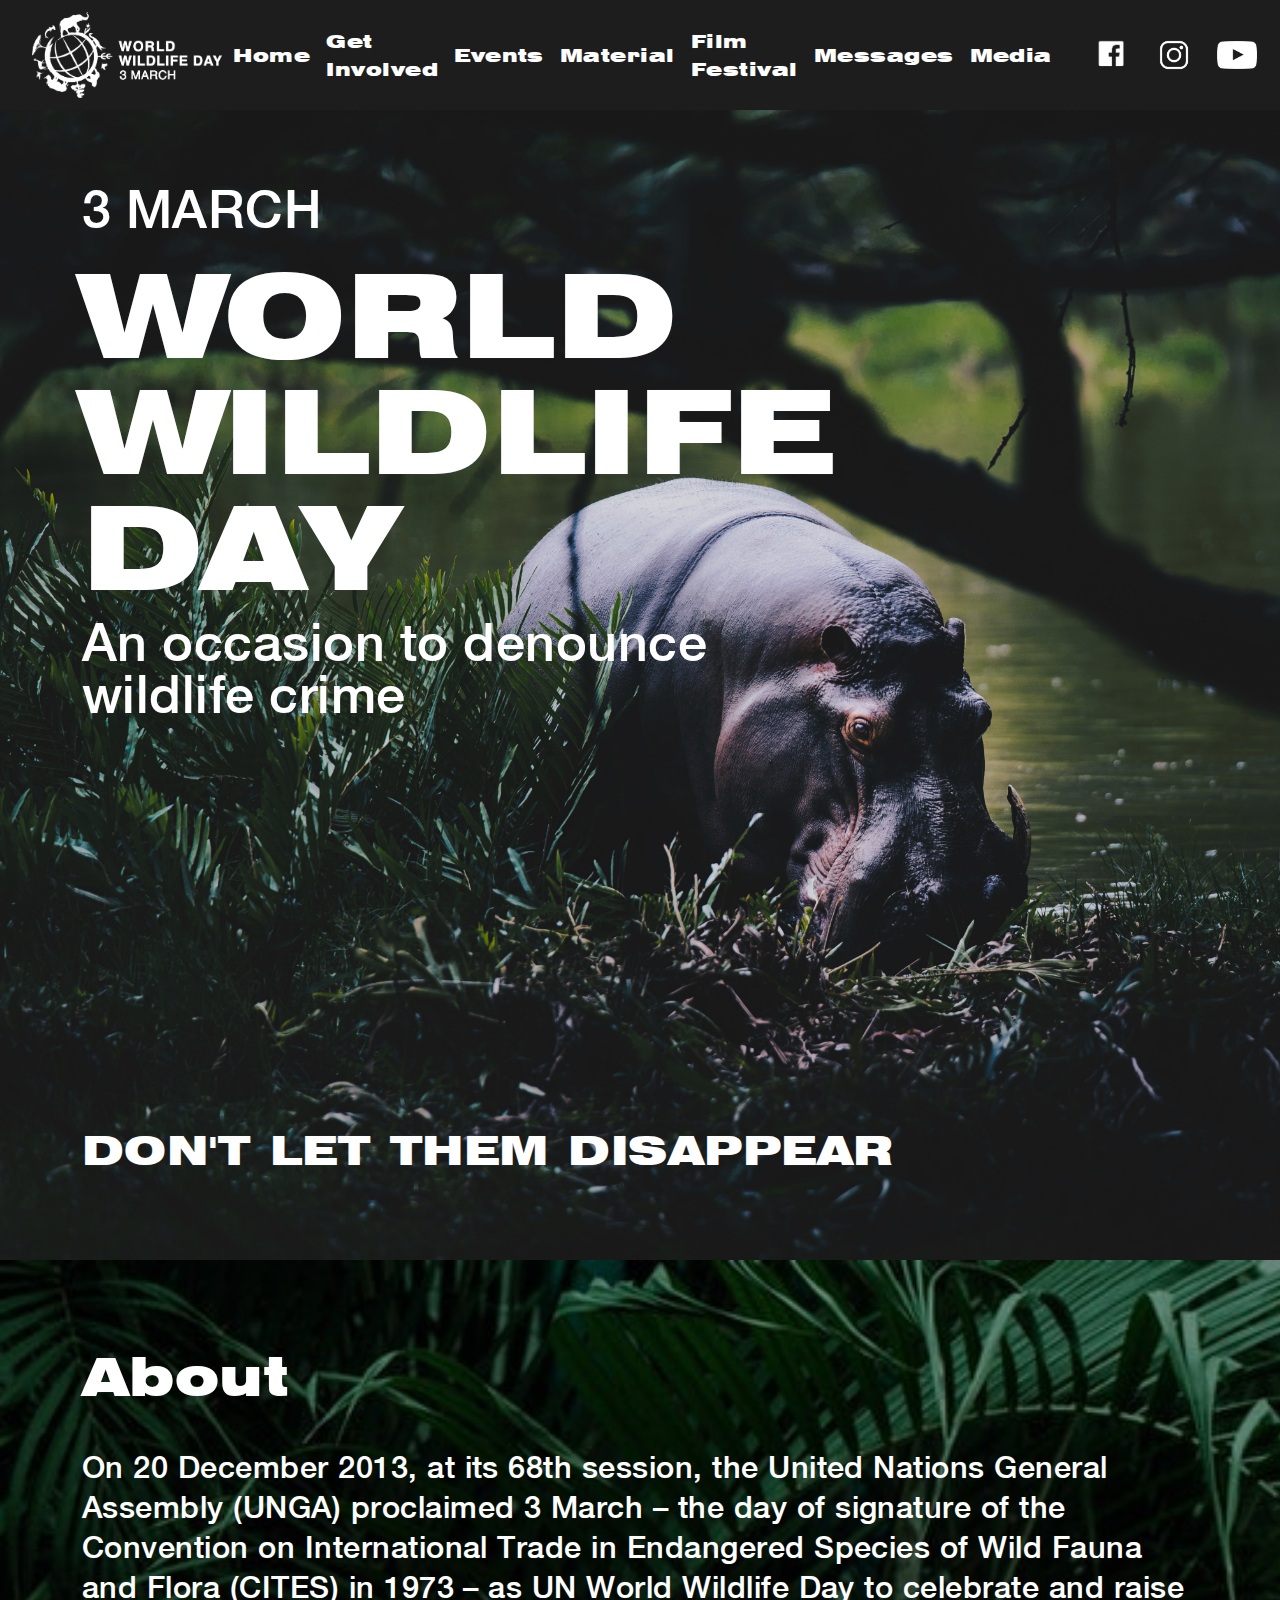
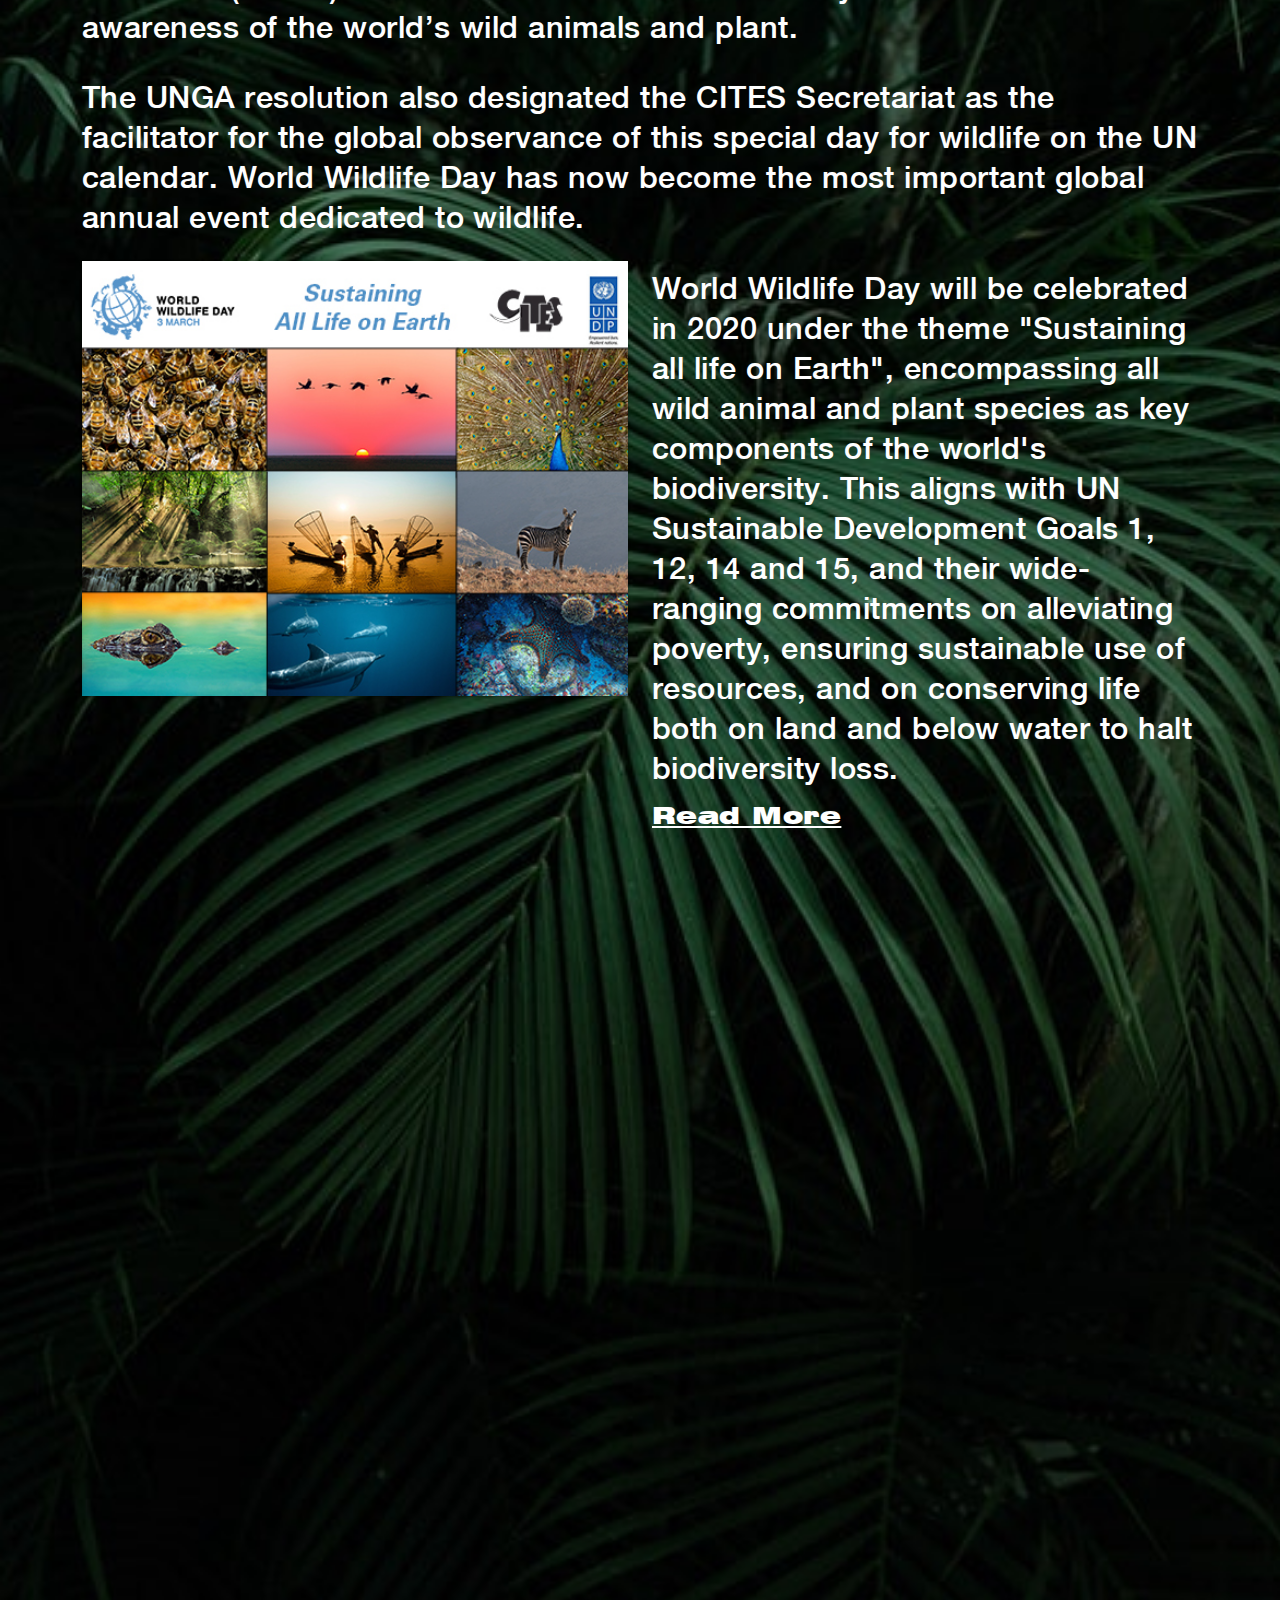
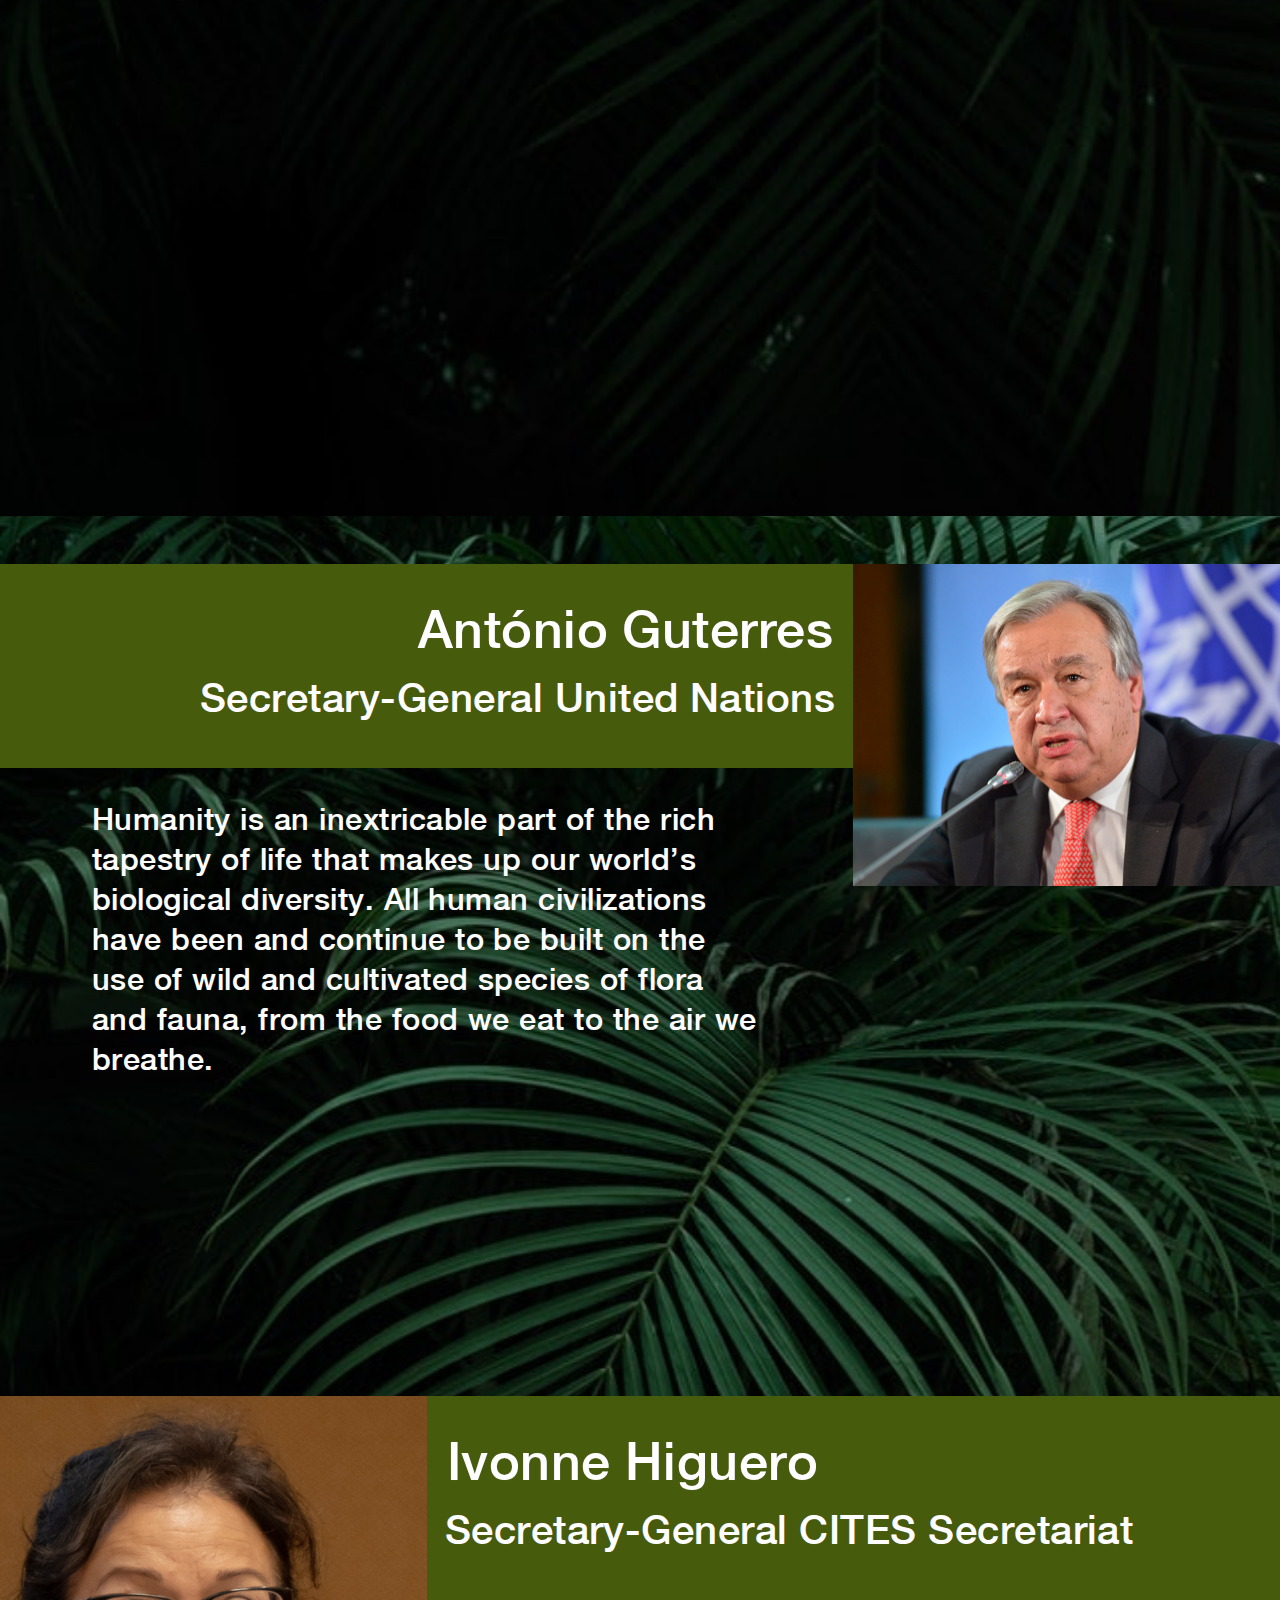
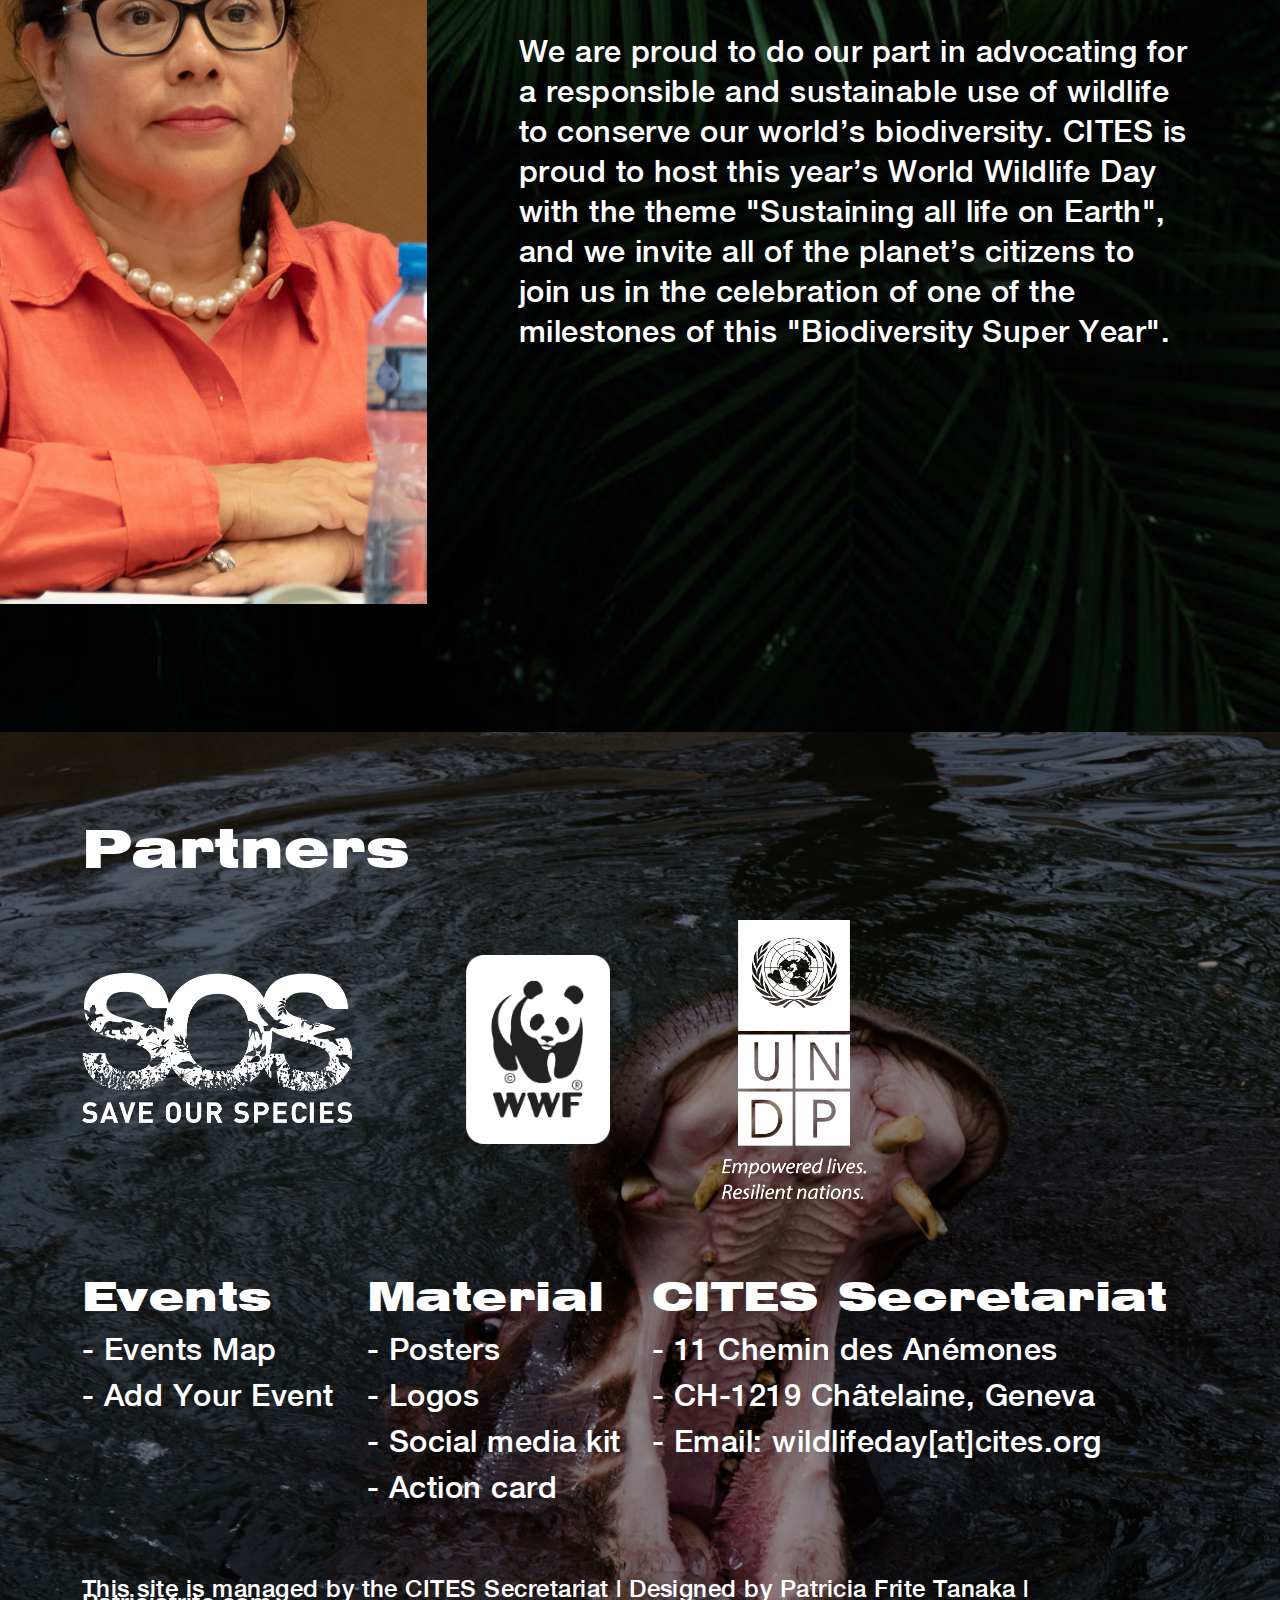
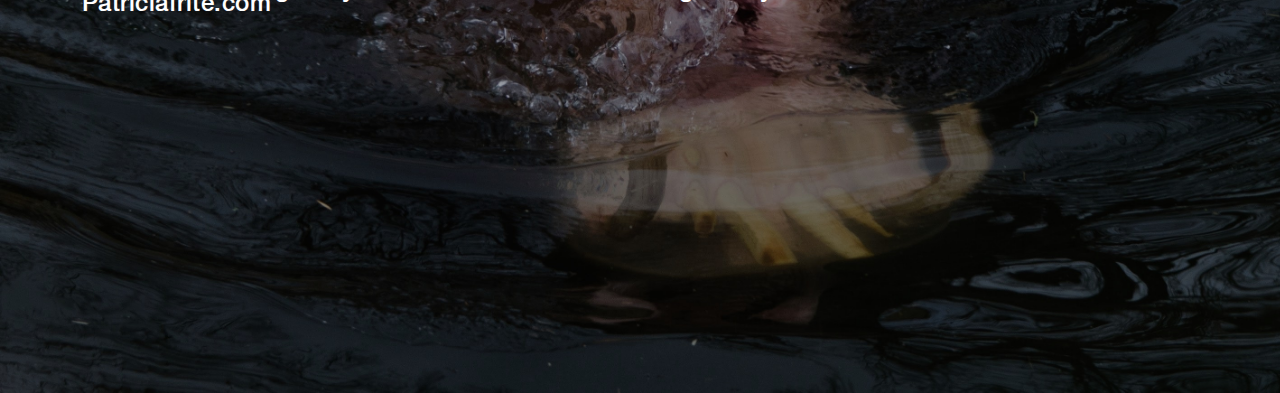
==== lat5/Home.html @ 47e6cc66 "Add files via upload" ====
<html>
  <head>
    <title></title>
    <meta charset="UTF-8" />
    <meta name="viewport" content="width=device-width, initial-scale=1.0" />

    <link rel="stylesheet" href="plugins/bootstrap/css/bootstrap.min.css" />
    <link rel="stylesheet" href="css/_global.css" />
    <!-- NAVBAR CSS -->
    <link rel="stylesheet" href="css/navbar.css" />
    <link rel="stylesheet" href="css/home.css" />
  </head>
  <body>
    <!-- NAVBAR -->
    <div id="sidebar" class="font-swis">
      <div class="d-none d-lg-block">
        <div class="navbarContainer d-flex justify-content-between">
          <div class="container-fluid">
            <div class="row">
              <div
                class="col-lg-2 d-flex align-items-center navbarLogoContainer"
              >
                <img
                  class="wwf-logo-desktop"
                  src="assets/_global/WORLD WILDLIFE DAY.png"
                />
              </div>
              <div
                class="col-lg-8 d-flex justify-content-around navbarLinksContainer"
              >
                <div class="navbarLink"><a href="#">Home</a></div>
                <div class="navbarLink">
                  <a href="GetInvolved.html">Get Involved</a>
                </div>
                <div class="navbarLink">Events</div>
                <div class="navbarLink">Material</div>
                <div class="navbarLink">Film Festival</div>
                <div class="navbarLink">Messages</div>
                <div class="navbarLink">Media</div>
              </div>
              <div class="col-lg-2 d-flex justify-content-around">
                <div class="navbarLink">
                  <a
                    href="http://www.facebook.com/WorldWildlifeDay"
                    target="_blank"
                    rel="noopener noreferrer"
                  >
                    <img
                      width="42px"
                      src="assets/_global/FACEBOOK.png"
                      alt="Instagram"
                    />
                  </a>
                </div>
                <div class="navbarLink">
                  <a
                    href="http://www.instagram.com/worldwildlifeday"
                    target="_blank"
                    rel="noopener noreferrer"
                  >
                    <img
                      width="40px"
                      src="assets/_global/INSTAGRAM.png"
                      alt="Facebook"
                    />
                  </a>
                </div>
                <div class="navbarLink">
                  <a
                    href="http://www.youtube.com/user/WorldWildlifeDay"
                    target="_blank"
                    rel="noopener noreferrer"
                  >
                    <img
                      width="40px"
                      src="assets/_global/YOUTUBE.png"
                      alt="Youtube"
                    />
                  </a>
                </div>
              </div>
            </div>
          </div>
        </div>
      </div>

      <div class="mobile-d-none navbarContainer d-flex justify-content-between">
        <div class="navbarItem">
          <img class="toggle" src="assets/_global/arah menu.png" />
        </div>
        <div class="navbarItem">
          <img class="logo" src="assets/_global/WORLD WILDLIFE DAY.png" />
        </div>
        <div class="navbarItem">&nbsp;</div>
      </div>

      <div class="sidebarContainer">
        <div class="sidebarMenuBackground">
          <img
            class="sidebarImage"
            alt=""
            src="assets/_global/BACKGROUND DAUN MENU.png"
          />
        </div>
        <div class="sidebarMenuBackground2">
          <img
            class="sidebarImage2"
            alt=""
            src="assets/_global/BACKGROUND DAUN MENU.png"
          />
        </div>
        <div class="sidebarTop">
          <div class="sidebarTopToggle">
            <img class="toggle" src="assets/_global/arah menu.png" />
          </div>
          <span class="sidebarTopMenuTextContainer">Menu</span>
        </div>

        <div class="sidebarMenu">
          <div><a href="#">Home</a></div>
          <div><a href="GetInvolved.html">Get Involved</a></div>
          <div>Events</div>
          <div>Material</div>
          <div>Film Festival</div>
          <div>Messages</div>
          <div>Media</div>
          <div class="mt-5">Social Medias :</div>
          <div>
            <a
              href="http://www.facebook.com/WorldWildlifeDay"
              target="_blank"
              rel="noopener noreferrer"
            >
              <img
                width="30px"
                src="assets/_global/FACEBOOK.png"
                alt="Facebook"
              />
            </a>
          </div>
          <div>
            <a
              href="http://www.instagram.com/worldwildlifeday"
              target="_blank"
              rel="noopener noreferrer"
            >
              <img
                width="30px"
                src="assets/_global/INSTAGRAM.png"
                alt="Instagram"
              />
            </a>
          </div>
          <div>
            <a
              href="http://www.youtube.com/user/WorldWildlifeDay"
              target="_blank"
              rel="noopener noreferrer"
            >
              <img
                width="30px"
                src="assets/_global/YOUTUBE.png"
                alt="Youtube"
              />
            </a>
          </div>
        </div>
      </div>
    </div>
    <!-- SECTION 1 -->
    <div class="sectionBg">
      <div class="container">
        <div class="row">
          <div class="col-12 col-lg-12 coverTextMarch">3 MARCH</div>
          <div class="col-6 col-lg-12 coverTextWWD font-swis">
            WORLD<br />
            WILDLIFE<br />
            DAY
          </div>
          <div class="col-10 col-lg-12 coverTextDenounce">
            An occasion to denounce <br />
            wildlife crime
          </div>
          <div class="col-12 col-lg-12 coverTextDisappear font-swis">
            DON'T LET THEM DISAPPEAR
          </div>
          <div class="d-lg-none col-12 triangleDown">
            <span>&#x25BC;</span>
          </div>
        </div>
      </div>
    </div>
    <!-- SECTION 2 -->
    <div class="sectionBg-2">
      <div class="container">
        <div class="row">
          <div class="col-12 aboutTextTitle font-swis">About</div>
          <div class="col-12 aboutTextDescription mt-2">
            On 20 December 2013, at its 68th session, the United Nations General
            Assembly (UNGA) proclaimed 3 March – the day of signature of the
            Convention on International Trade in Endangered Species of Wild
            Fauna and Flora (CITES) in 1973 – as UN World Wildlife Day to
            celebrate and raise awareness of the world’s wild animals and plant.
          </div>
          <div class="col-12 aboutTextDescription mt-2">
            The UNGA resolution also designated the CITES Secretariat as the
            facilitator for the global observance of this special day for
            wildlife on the UN calendar. World Wildlife Day has now become the
            most important global annual event dedicated to wildlife.
          </div>
          <div
            class="col-12 col-lg-6 aboutCompleteImg mt-4 more d-none d-lg-block"
          >
            <img src="assets/home/FOTO DI ABOUT COMPLETE.jpg" alt="" />
          </div>
          <div
            class="col-12 col-lg-6 aboutTextDescription mt-2 more d-none d-lg-block"
          >
            World Wildlife Day will be celebrated in 2020 under the theme
            "Sustaining all life on Earth", encompassing all wild animal and
            plant species as key components of the world's biodiversity. This
            aligns with UN Sustainable Development Goals 1, 12, 14 and 15, and
            their wide-ranging commitments on alleviating poverty, ensuring
            sustainable use of resources, and on conserving life both on land
            and below water to halt biodiversity loss.
            <div
              class="col-12 readMoreButton aboutTextReadMore font-swis mt-2 hover-cursor-pointer"
            >
              Read More
            </div>
          </div>
          <div class="col-12 aboutTextDescription mt-3 more d-none">
            Earth is home to countless species of fauna and flora – too many to
            even attempt counting. This rich diversity, and the billions of
            years during which its myriad elements have interacted, are
            precisely what has made our planet inhabitable for all living
            creatures, including human Historically, we have depended on the
            constant interplay and interlinkages between all elements of the
            biosphere for all our needs: the air we breathe, the food we eat,
            the energy we use, and the materials we need for all purpose
            However, unsustainable human activities and overexploitation of the
            species and natural resources that make up the habitats and
            ecosystems of all wildlife are imperiling the world’s biodiversity.
            Nearly a quarter of all species are presently at risk of going
            extinct in the coming decades, and their demise would only speed up
            the disappearance of countless others, putting us in danger as well.
          </div>
          <div class="col-12 aboutTextDescription mt-3 mb-5 more d-none">
            On World Wildlife Day 2020, we will celebrate the special place of
            wild plants and animals in their many varied and beautiful forms as
            a component of the world’s biological diversity. We will work to
            raise awareness of the multitude of benefits of wildlife to people,
            particularly to those communities who live in closest proximity to
            it, and we will discuss the threats they are facing and the urgent
            need for governments, civil society, private sector actors and
            individuals to add their voices and take actions to help conserve
            wildlife and ensure its continued use is sustainable.
          </div>

          <div
            class="col-12 readMoreButton aboutTextReadMore font-swis mt-2 hover-cursor-pointer d-lg-none"
          >
            Read More
          </div>

          <div class="col-12 imageHippoAbout d-lg-none">&nbsp;</div>
        </div>
      </div>
      <div class="col-12 imageHippoAbout d-none d-lg-block">&nbsp;</div>
    </div>
    <!-- SECTION 3 -->
    <div class="sectionBg-3">
      <div class="container-fluid">
        <div class="row pl-0 pt-5">
          <div class="col-7 col-lg-8 px-0">
            <div class="personText">
              <p class="m-0 pt-1 pe-2">António Guterres</p>
              <p class="m-0 pb-1 pe-2">Secretary-General United Nations</p>
            </div>
            <div class="col-12 pb-2 antonioText d-none d-lg-block">
              Humanity is an inextricable part of the rich tapestry of life that
              makes up our world’s biological diversity. All human civilizations
              have been and continue to be built on the use of wild and
              cultivated species of flora and fauna, from the food we eat to the
              air we breathe.
            </div>
          </div>
          <div class="col-5 col-lg-4 personImg p-0">&nbsp;</div>
          <div class="col-12 antonioText p-2 d-lg-none">
            Humanity is an inextricable part of the rich tapestry of life that
            makes up our world’s biological diversity. All human civilizations
            have been and continue to be built on the use of wild and cultivated
            species of flora and fauna, from the food we eat to the air we
            breathe.
          </div>
        </div>
        <div class="row ivonneContainer">
          <div class="col-5 col-lg-4 personImg personImgBottom p-0">&nbsp;</div>
          <div class="col-7 col-lg-8 pl-2 px-0">
            <div class="personText personTextBottom">
              <p class="m-0 pt-1 ps-2">Ivonne Higuero</p>
              <p class="m-0 pb-1 ps-2">Secretary-General CITES Secretariat</p>
              <div class="col-12 pb-2 ivonneText d-none d-lg-block">
                We are proud to do our part in advocating for a responsible and
                sustainable use of wildlife to conserve our world’s
                biodiversity. CITES is proud to host this year’s World Wildlife
                Day with the theme "Sustaining all life on Earth", and we invite
                all of the planet’s citizens to join us in the celebration of
                one of the milestones of this "Biodiversity Super Year".
              </div>
            </div>
          </div>
          <div class="col-12 ivonneText pt-2 pb-5 d-lg-none">
            We are proud to do our part in advocating for a responsible and
            sustainable use of wildlife to conserve our world’s biodiversity.
            CITES is proud to host this year’s World Wildlife Day with the theme
            "Sustaining all life on Earth", and we invite all of the planet’s
            citizens to join us in the celebration of one of the milestones of
            this "Biodiversity Super Year".
          </div>
        </div>
      </div>
    </div>

    <!-- SECTION 4 -->
    <div class="sectionBg-4">
      <div class="container">
        <div class="row">
          <div class="col-12 textTitle font-swis">Partners</div>
          <div class="d-lg-none">
            <div class="row">
              <div class="col-4 col-sm-3">
                <div class="row">
                  <div class="col-12 col-lg-4 d-flex align-items-center mt-3">
                    <img
                      width="80"
                      class="SOS"
                      src="assets/home/SOS .png"
                      alt=""
                    />
                  </div>
                  <div class="col-12 d-flex align-items-center mt-4">
                    <img
                      width="50"
                      class="WWFPanda"
                      src="assets/home/WWF PANDA.png"
                      alt=""
                    />
                  </div>
                </div>
              </div>
              <div class="col-1 d-flex align-items-center mt-4 pl-0">
                <img
                  width="50"
                  class="UNDP"
                  src="assets/home/UNDP.png"
                  alt=""
                />
              </div>
            </div>
          </div>

          <div class="mb-5 d-none d-lg-block">
            <div class="row">
              <div
                class="col-lg-4 d-flex align-items-center justify-content-between mt-2"
              >
                <img width="120" class="SOS" src="assets/home/SOS .png" />
                <img
                  width="80"
                  class="WWFPanda"
                  src="assets/home/WWF PANDA.png"
                />
                <img
                  width="80"
                  class="UNDP mt-4"
                  src="assets/home/UNDP.png"
                  alt=""
                />
              </div>
            </div>
          </div>
        </div>
        <div class="row">
          <div class="col-12 col-lg-3 mt-3">
            <p class="textSubTitle font-swis m-0">Events</p>
            <div class="eventsListText">- Events Map</div>
            <div class="eventsListText">- Add Your Event</div>
          </div>
          <div class="col-12 col-lg-3 mt-3">
            <p class="textSubTitle font-swis m-0">Material</p>
            <div class="eventsListText">- Posters</div>
            <div class="eventsListText">- Logos</div>
            <div class="eventsListText">- Social media kit</div>
            <div class="eventsListText">- Action card</div>
          </div>
          <div class="col-12 col-lg-6 mt-3">
            <p class="textSubTitle font-swis m-0">CITES Secretariat</p>
            <div class="eventsListText">- 11 Chemin des Anémones</div>
            <div class="eventsListText">- CH-1219 Châtelaine, Geneva</div>
            <div class="eventsListText">- Email: wildlifeday[at]cites.org</div>
          </div>
          <div class="col-12 my-4">
            <div class="eventsListTextLeading d-lg-none">
              <div class="row">
                <div class="col-12">
                  This site is managed by the CITES Secretariat
                </div>
                <div class="col-12">Designed by Patricia Frite Tanaka</div>
                <div class="col-12">Patriciafrite.com</div>
              </div>
            </div>
            <div class="eventsListTextLeading d-none d-lg-block">
              This site is managed by the CITES Secretariat | Designed by
              Patricia Frite Tanaka | Patriciafrite.com
            </div>
          </div>
        </div>
      </div>
    </div>
  </body>
  <script src="plugins/jquery/jquery-3.5.1.min.js"></script>
  <!-- NAVBAR JS -->
  <script src="js/navbar.js"></script>
  <!-- HOME JS -->
  <script src="js/home.js"></script>
</html>
---- lat5/css/_global.css ----
@font-face {
  font-family: "Swis721 BlkEx BT";
  src: local("Swis721 Blkex BT"),
    url("../font/Swis721-BlkEx-BT-Black_43179.ttf") format("truetype");
}

@font-face {
  font-family: "HelveticaNeue";
  src: local("HelveticaNeue"),
    url("../font/HelveticaNeueMed.ttf") format("truetype");
}

* {
  -webkit-font-smoothing: antialiased;
  -moz-osx-font-smoothing: grayscale;
  text-rendering: optimizeLegibility;
}

body {
  font-family: "HelveticaNeue";
  margin: 0;
  padding: 0;
  color: white;
  letter-spacing: 0.03em;
  text-shadow: 0 0 1px rgb(126 126 126 / 0.5);
}

.font-swis {
  font-family: "Swis721 BlkEx BT";
}

.router-inner {
  padding-top: 59px;
}

.hidden {
  display: none;
}

.hover-cursor-pointer:hover {
  cursor: pointer;
}

a {
  text-decoration: none;
  color: unset;
}
a:hover {
  color: unset;
}

@media (min-width: 992px) {
  /* .navbarContainer > .container-fluid { */
    /* max-width: 95em; */
  }
  /* .navbarLinksContainer {
    padding-right: 5em;
    padding-left: 5em;
  } */
  /* .navbarLogoContainer{
    padding-left:8e
  } */
}
---- lat5/css/navbar.css ----
.navbarContainer {
  position: fixed;
  width: 100%;
  height: 60px;
  background-color: #1d1d1d;
  z-index: 98;
}

.navbarItem {
  display: inline-flex;
  align-items: center;
  justify-content: center;
  height: 60px;
  width: 60px;
}

.logo {
  width: 90px;
}
.toggle {
  height: auto;
  width: 25px;
  -webkit-transform: scaleY(-1);
  transform: scaleY(-1);
  transition: 0.3s;
}

.sidebarTopToggle {
  width: 60px;
  height: 60px;
  display: inline-grid;
  vertical-align: top;
  place-items: center;
}

.sidebarTopMenuTextContainer {
  width: 60px;
  height: 60px;
  display: inline-flex;
  align-items: center;
  color: white;
  margin-left: 6px;
  font-size: 14pt;
}
.active .toggle {
  transform: scaleY(1);
}

.toggle:hover {
  cursor: pointer;
}

.sidebarContainer {
  font-size: 12pt;
  position: fixed;
  height: 100%;
  width: 275px;
  transform: translateX(-275px);
  z-index: 99;
  background-color: black;
  transition: 0.3s;
  border-top: 1px solid white;
}

.active .sidebarContainer {
  transform: translateX(0px);
  transition: 0.3s;
}

.sidebarMenu {
  margin-top: 25px;
  color: white;
  height: calc(100vh - 60px - 25px);
  overflow-y: scroll;
}

.sidebarMenu > div {
  padding-top: 0.75rem;
  padding-bottom: 0.75rem;
  padding-left: calc(75px);
}

.sidebarMenu > div:hover {
  cursor: pointer;
}

.sidebarTop {
  height: 60px;
  width: auto;
}
.menuText {
  color: white;
  display: inline-flex;
  align-items: center;
  justify-content: center;
  height: 60px;
  width: 60px;
}

.sidebarMenuBackground {
  position: absolute;
  pointer-events: none;
  width: 100%;
  height: 125px;
  overflow: hidden;
  z-index: -1;
  top: 5em;
}

.sidebarImage {
  width: 100%;
  transform: scaleX(-1) translateX(-60px);
}

.sidebarMenuBackground2 {
  position: absolute;
  pointer-events: none;
  width: 100%;
  height: 125px;
  overflow: hidden;
  z-index: -1;
  top: 20em;
}
.sidebarImage2 {
  width: 100%;
  transform: translateX(-60px);
}

@media (min-width: 992px) {
  .wwf-logo-desktop {
    height: auto;
    max-width: 90%;
    max-height: 90px;
    max-width: 190px;
    margin-left: 20px;
  }
  .mobile-d-none {
    display: none !important;
  }
  .navbarContainer {
    height: 110px;
  }
  .navbarLink {
    display: flex;
    align-items: center;
    justify-content: center;
    height: 110px;
    width: auto;
    font-size: 14pt;
    margin: 0 8px 0 8px;
  }
}
---- lat5/css/home.css ----
/* SECTION 1 */
.sectionBg {
  background: url("../assets/home/BACKGROUND COVER HOME.jpg");
  background-repeat: no-repeat;
  background-position: 60% 50%;
  background-size: cover;
  color: white;
  padding-top: 60px;
}

.coverTextMarch {
  font-size: 12pt;
  margin-top: 60px;
}

.coverTextWWD {
  font-size: 28pt;
  line-height: 36pt;
}

.coverTextDenounce {
  font-size: 14pt;
  line-height: 16pt;
}

.coverTextDisappear {
  font-size: 10pt;
  margin-top: 18em;
  text-align: center;
}

.triangleDown {
  color: #ffffff36;
  text-align: center;
}

.triangleDown > span {
  display: inline-block;
  transform: scale(2.75, 1.25);
  margin-bottom: 1em;
}

/* SECTION 2 */
.sectionBg-2 {
  background: url("../assets/home/BACKGROUND ABOUT&TOKOH.jpeg");
  background-repeat: no-repeat;
  background-position: 60% 50%;
  background-size: cover;
}

.aboutTextTitle {
  margin-top: 1.5em;
  font-size: 12pt;
}

.aboutTextDescription {
  font-size: 10pt;
}

.aboutTextReadMore {
  text-decoration: underline;
  font-size: 6pt;
}

.imageHippoAbout {
  padding: 0;
  background: url("../assets/home/ILUSTRASI HIPPO ABOUT-min.png");
  background-repeat: no-repeat;
  background-position: 70% 0%;
  background-size: cover;
  height: 300px;
}
.aboutCompleteImg {
  display: flex;
  justify-content: center;
  align-items: center;
}
.aboutCompleteImg > img {
  max-width: 600px;
  width: 100%;
  box-shadow: 0 1px 3px rgba(0, 0, 0, 0.12), 0 1px 2px rgba(0, 0, 0, 0.24);
}

/* SECTION 3 */
.sectionBg-3 {
  background: url("../assets/home/BACKGROUND ABOUT&TOKOH.jpeg");
  background-repeat: no-repeat;
  background-position: 60% 50%;
  background-size: cover;
}

.personText {
  text-align: right;
  margin-top: 2.5em;
  margin-bottom: 2.5em;
  font-size: 12pt;
  background-color: #475b0d;
}

.personText > p:first-child {
  font-size: 12pt;
}
.personText > p {
  font-size: 10pt;
  word-wrap: normal;
}

.personImg {
  background: url("../assets/home/TOKOH COWO.jpg");
  background-size: 100% auto;
  background-repeat: no-repeat;
  background-position: center;
}

.antonioText {
  font-size: 10pt;
}
.ivonneText {
  font-size: 10pt;
}

.personImgBottom {
  background: url("../assets/home/TOKOH CEWE.jpg");
  background-size: 100% auto;
  background-repeat: no-repeat;
  background-position: center;
}

.personTextBottom {
  text-align: left;
}

/* SECTION 4 */
.sectionBg-4 {
  background: url("../assets/home/BACKGROUND\ PARTNERS.jpg");
  background-repeat: no-repeat;
  background-position: 0% 50%;
  background-size: cover;
}

.textTitle {
  margin-top: 1.5em;
  font-size: 12pt;
}
.textSubTitle {
  font-size: 10pt;
}

.eventsListText {
  font-size: 8pt;
}
.eventsListTextLeading {
  font-size: 8pt;
  line-height: 10pt;
}
.WWFPanda {
  margin-left: 12.5px;
}

@media (min-width: 992px) {
  .sectionBg-3 {
    padding-bottom: 8em;
  }
  .sectionBg {
    padding-top: 110px;
  }
  .coverTextMarch {
    font-size: 39pt;
  }
  .coverTextWWD {
    font-size: 87pt;
    line-height: 87pt;
    margin-top: 10px;
  }
  .coverTextDenounce {
    font-size: 39pt;
    line-height: 39pt;
    margin-top: 10px;
  }
  .coverTextDisappear {
    text-align: left;
    font-size: 30pt;
    margin-top: 10em;
    margin-bottom: 2em;
  }
  .aboutTextTitle {
    font-size: 39pt;
  }
  .aboutTextDescription {
    font-size: 23pt;
    line-height: 30pt;
    margin-top: 1em !important;
  }
  .aboutTextReadMore {
    font-size: 18pt;
  }
  .aboutCompleteImg > img {
    max-width: unset;
  }
  .hidden-dekstop {
    display: none;
  }
  .imageHippoAbout {
    height: 80em;
  }
  .personText {
    margin-top: 0;
    margin-bottom: unset;
    background-color: unset;
  }
  .personText > p:first-child {
    padding: 0.5em 20px 0em 20px !important;
    font-size: 39pt;
    background-color: #475b0d;
  }
  .personText > p:nth-child(2) {
    padding: 0em 18px 1em 18px !important;
    font-size: 30pt;
    background-color: #475b0d;
  }
  .personImg {
    background-position: top;
  }
  .antonioText {
    font-size: 23pt;
    line-height: 30pt;
    text-align: left;
    margin-bottom: 8em;
    padding: 1em 3em 10em 3em;
  }
  .ivonneText {
    font-size: 23pt;
    line-height: 30pt;
    text-align: left;
    margin-bottom: 8em;
    padding: 1em 3em 10em 3em;
  }
  .ivonneContainer {
    margin-top: 4em;
  }
  .textTitle {
    font-size: 39pt;
  }
  .textSubTitle {
    font-size: 30pt;
  }
  .eventsListText {
    font-size: 23pt;
  }
  .eventsListTextLeading {
    font-size: 18pt;
    margin-top: 2em;
    margin-bottom: 15em;
  }
  .personImg {
    background: url("../assets/home/TOKOH COWO DESKTOP.jpg");
    background-size: 100% auto;
    background-repeat: no-repeat;
    background-position: 50% 0%;
    background-size: 120%;
  }
  .personImgBottom {
    background: url("../assets/home/TOKOH CEWE DESKTOP.jpg");
    background-size: cover;
    background-repeat: no-repeat;
    background-position: 50% 20%;
  }
  .SOS {
    width: 17em;
  }
  .WWFPanda {
    width: 9em;
    margin-left: 7em;
  }
  .UNDP {
    width: 9em;
    margin-left: 7em;
  }
}
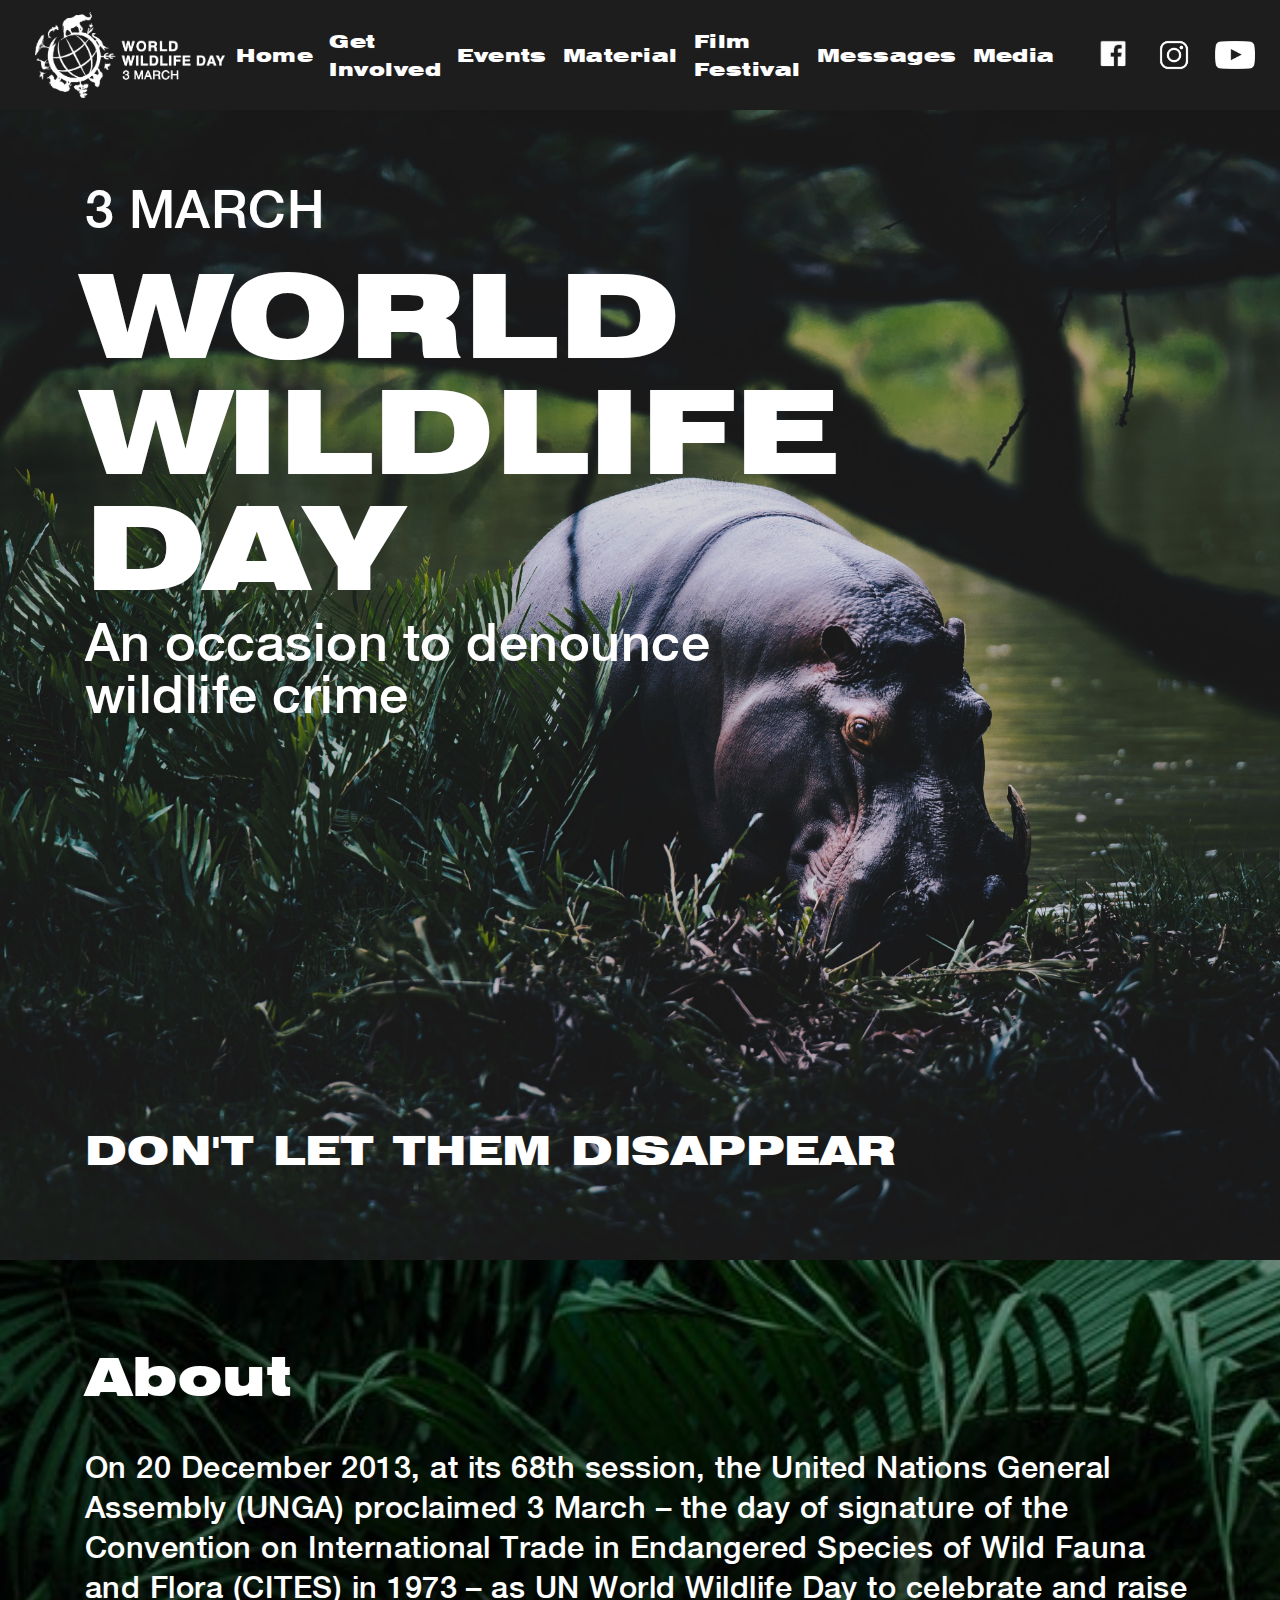
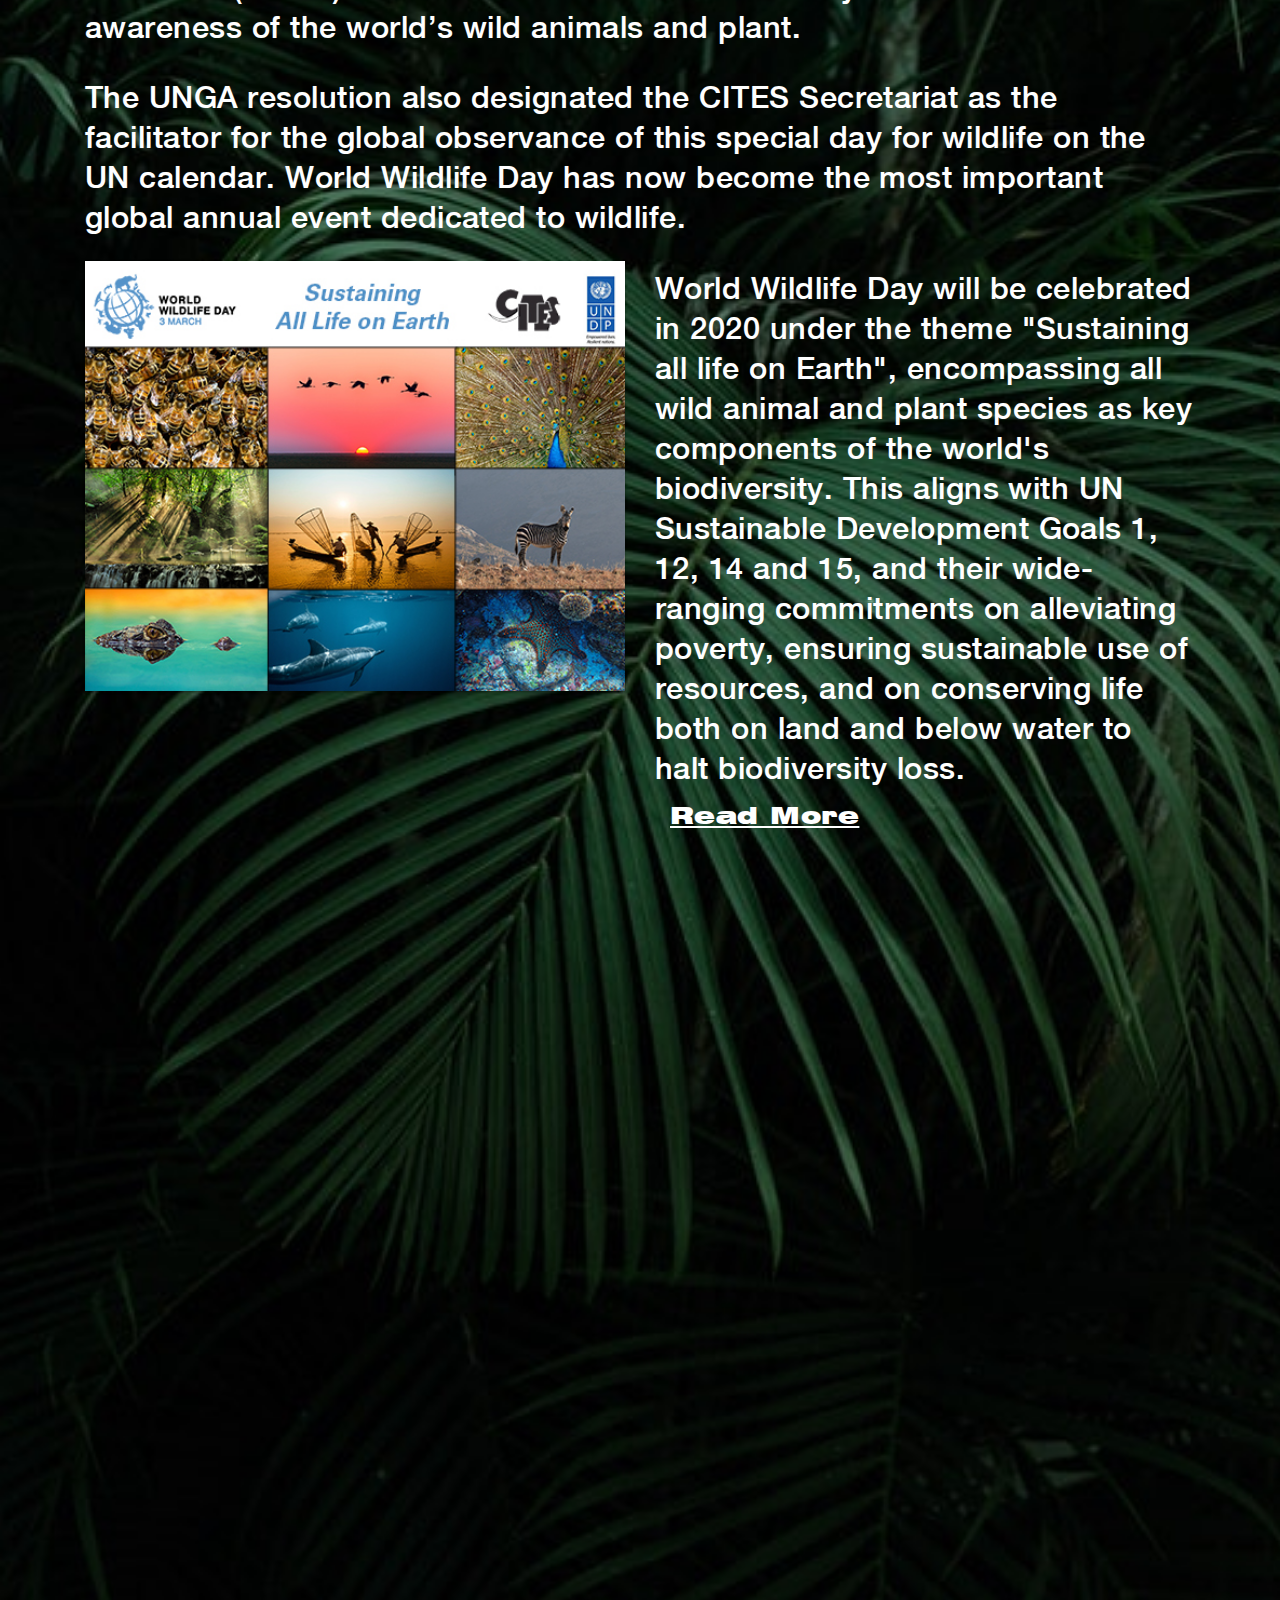
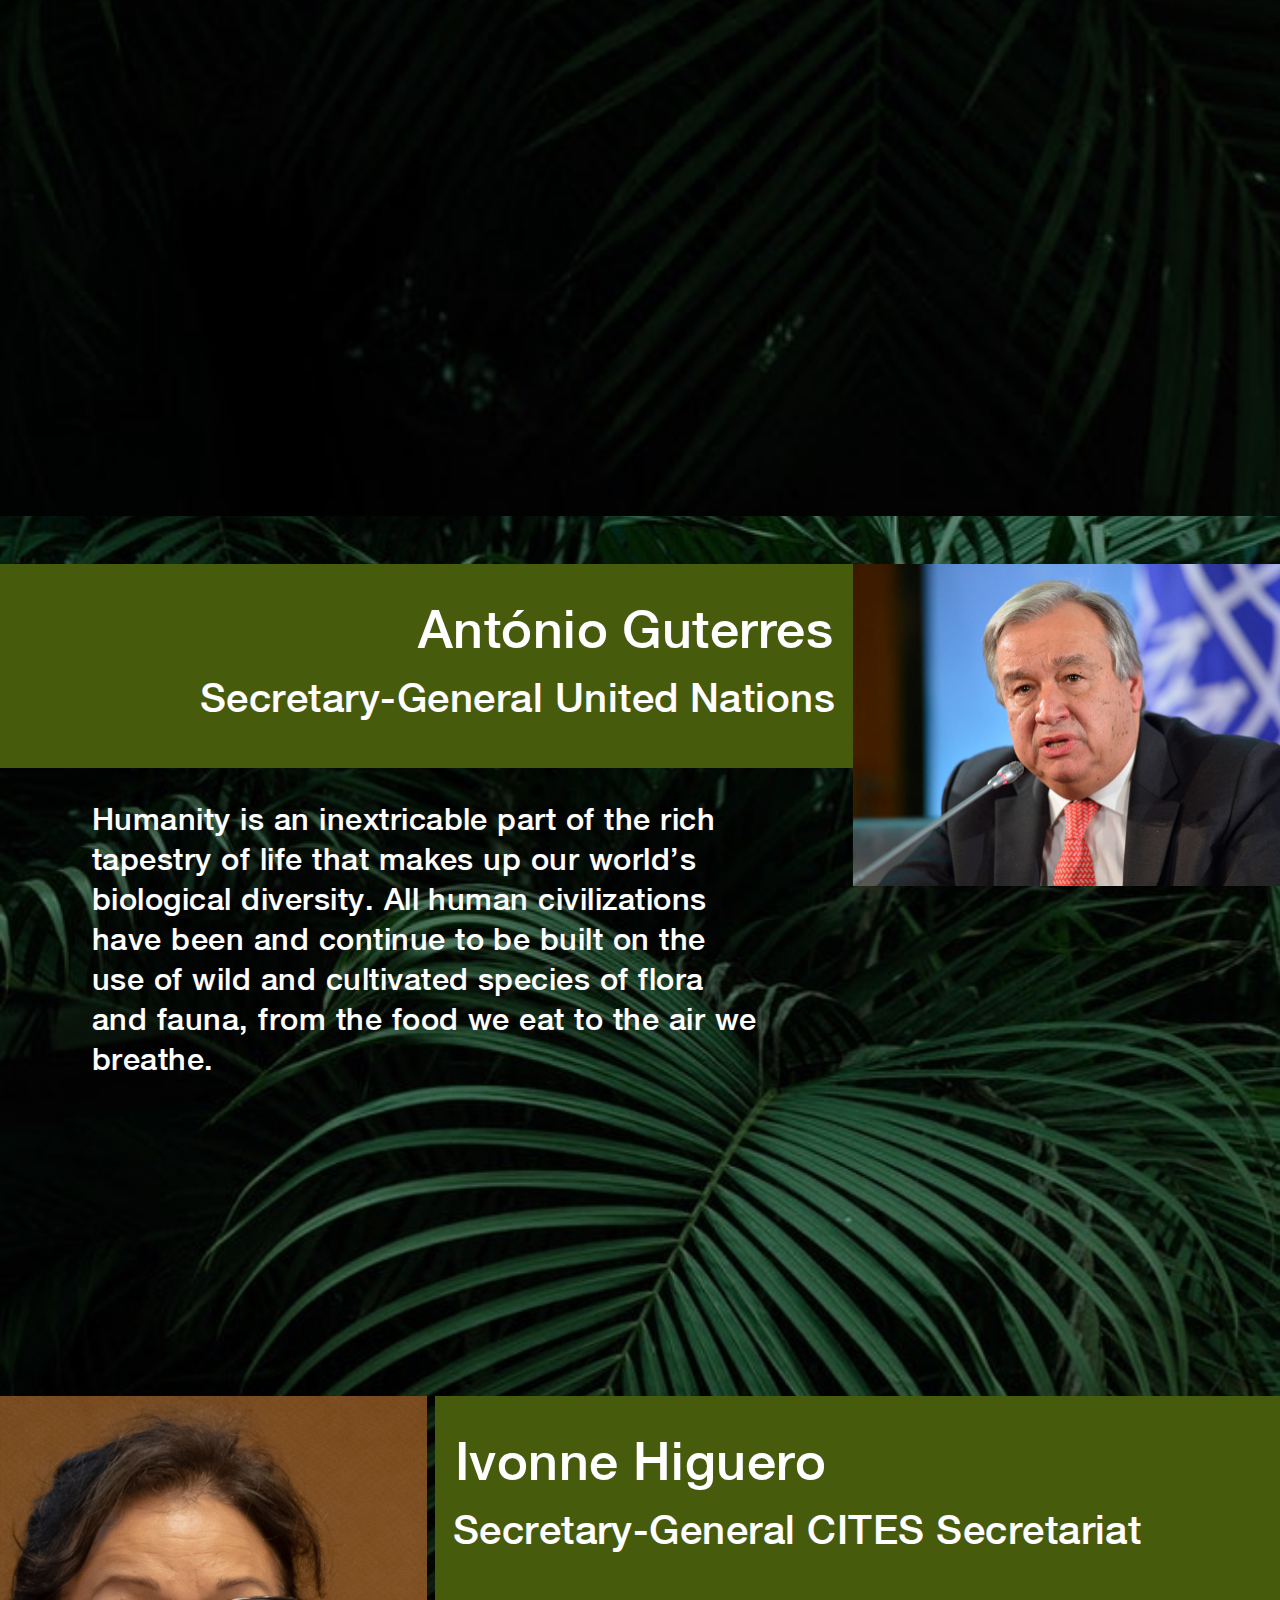
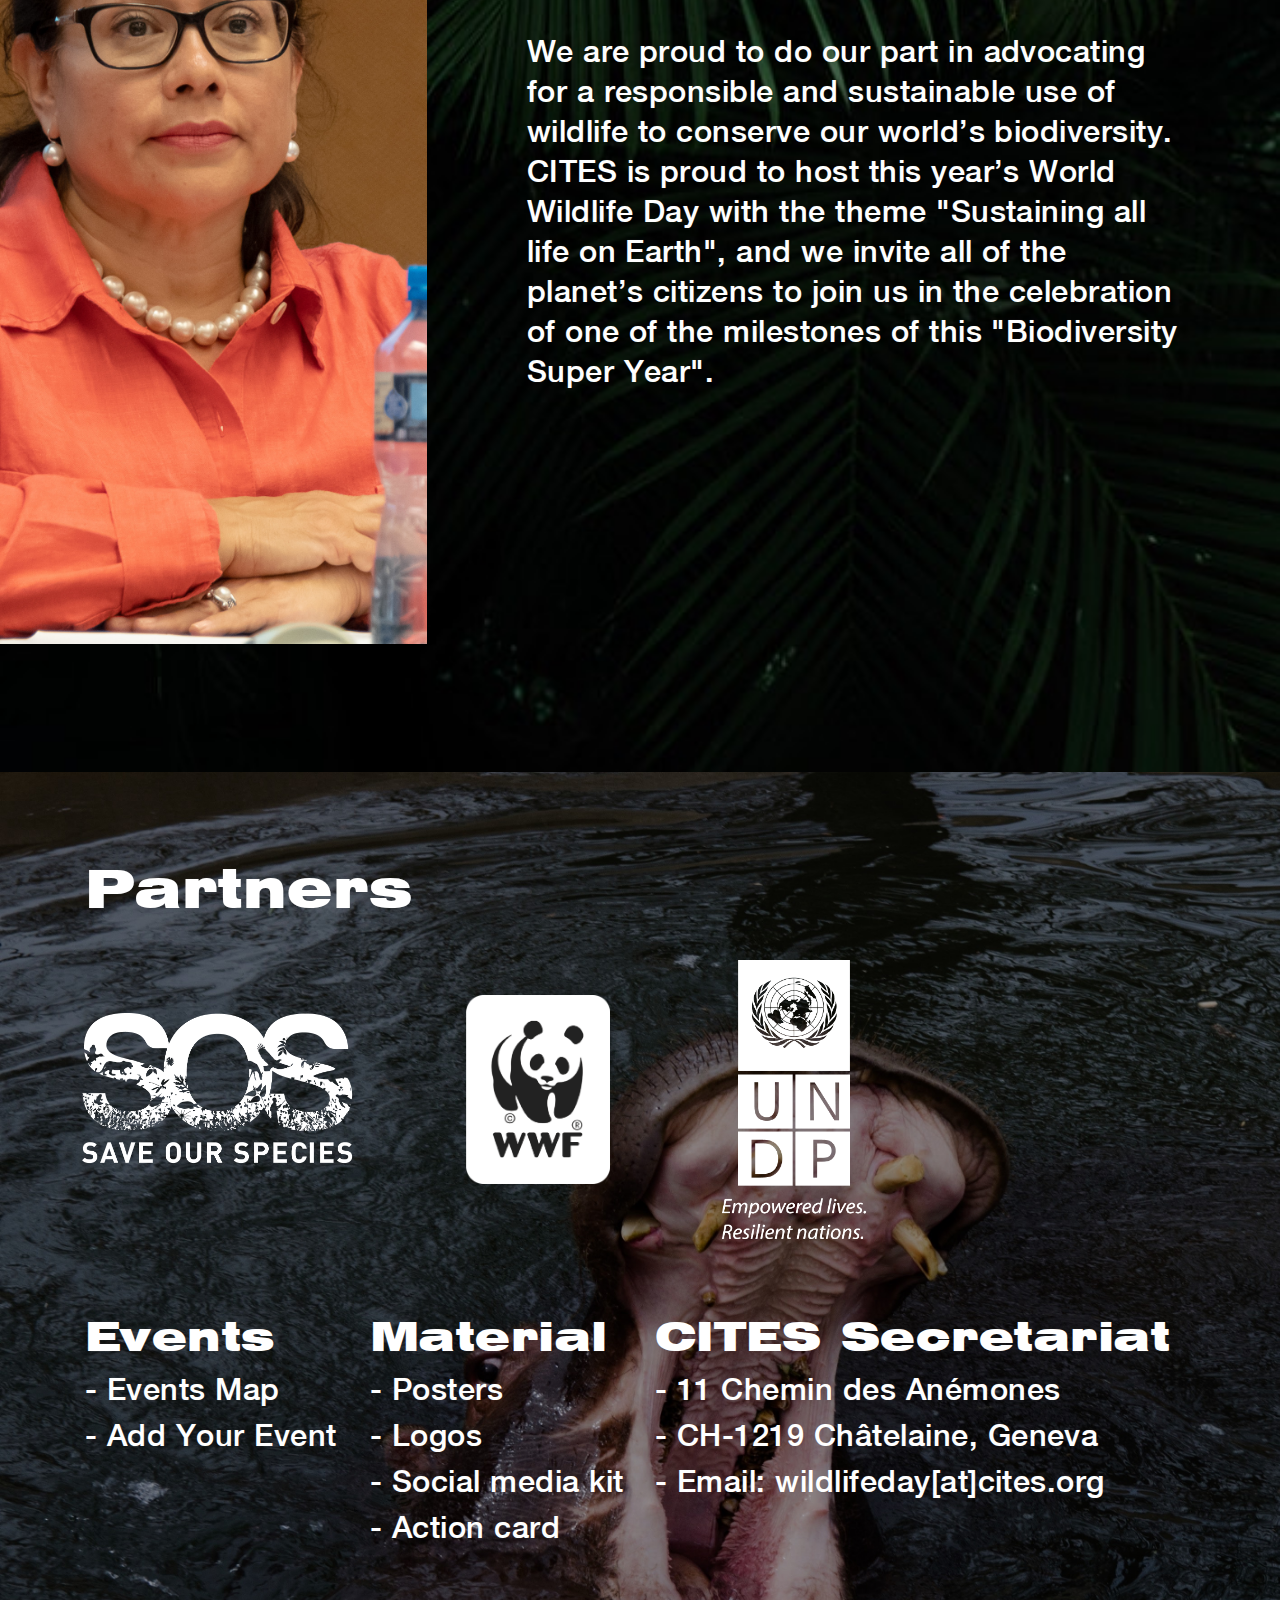
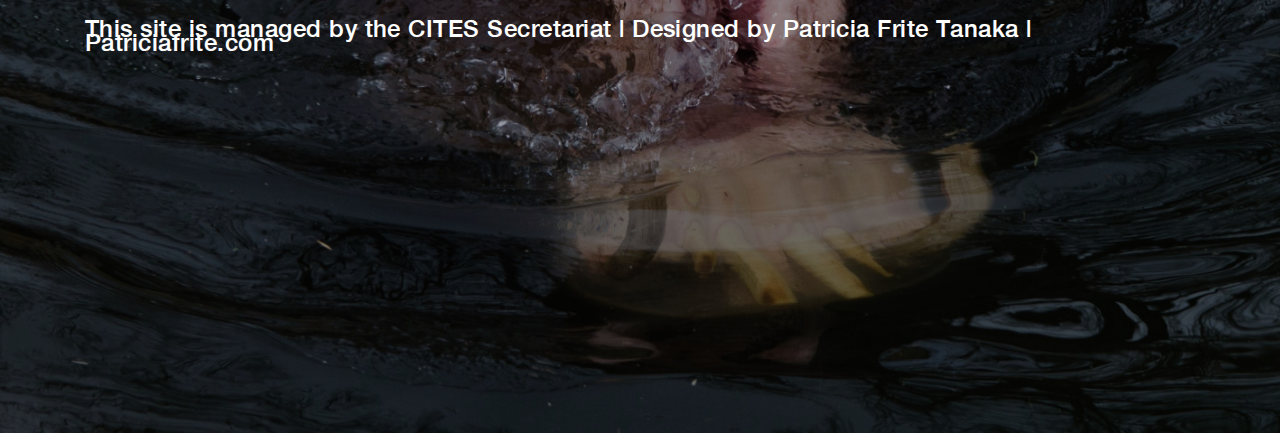
==== commit 9b41a479: "Update CSS Bootstrap" ====
--- a/lat5/Home.html
+++ b/lat5/Home.html
@@ -5,6 +5,7 @@
     <meta name="viewport" content="width=device-width, initial-scale=1.0" />
 
     <link rel="stylesheet" href="plugins/bootstrap/css/bootstrap.min.css" />
+<link rel="stylesheet" href="https://stackpath.bootstrapcdn.com/bootstrap/4.3.1/css/bootstrap.min.css" integrity="sha384-ggOyR0iXCbMQv3Xipma34MD+dH/1fQ784/j6cY/iJTQUOhcWr7x9JvoRxT2MZw1T" crossorigin="anonymous">
     <link rel="stylesheet" href="css/_global.css" />
     <!-- NAVBAR CSS -->
     <link rel="stylesheet" href="css/navbar.css" />
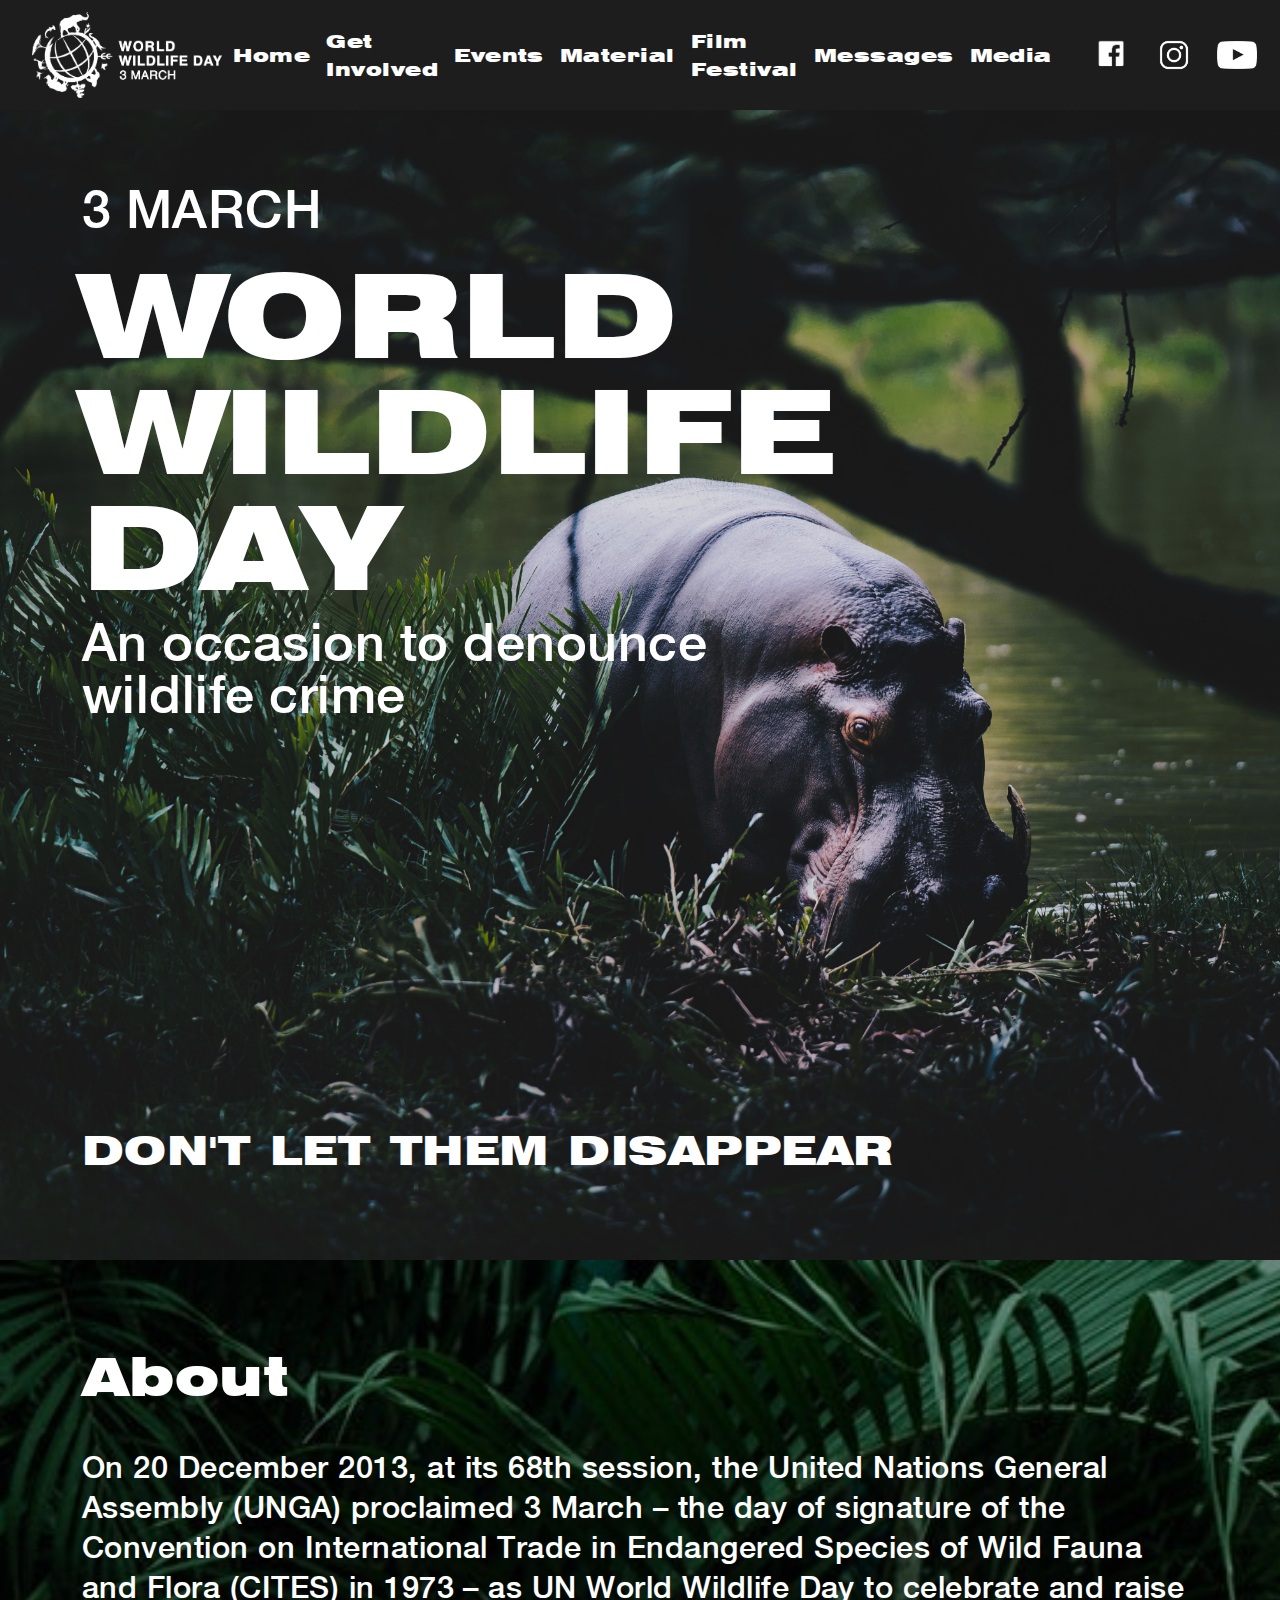
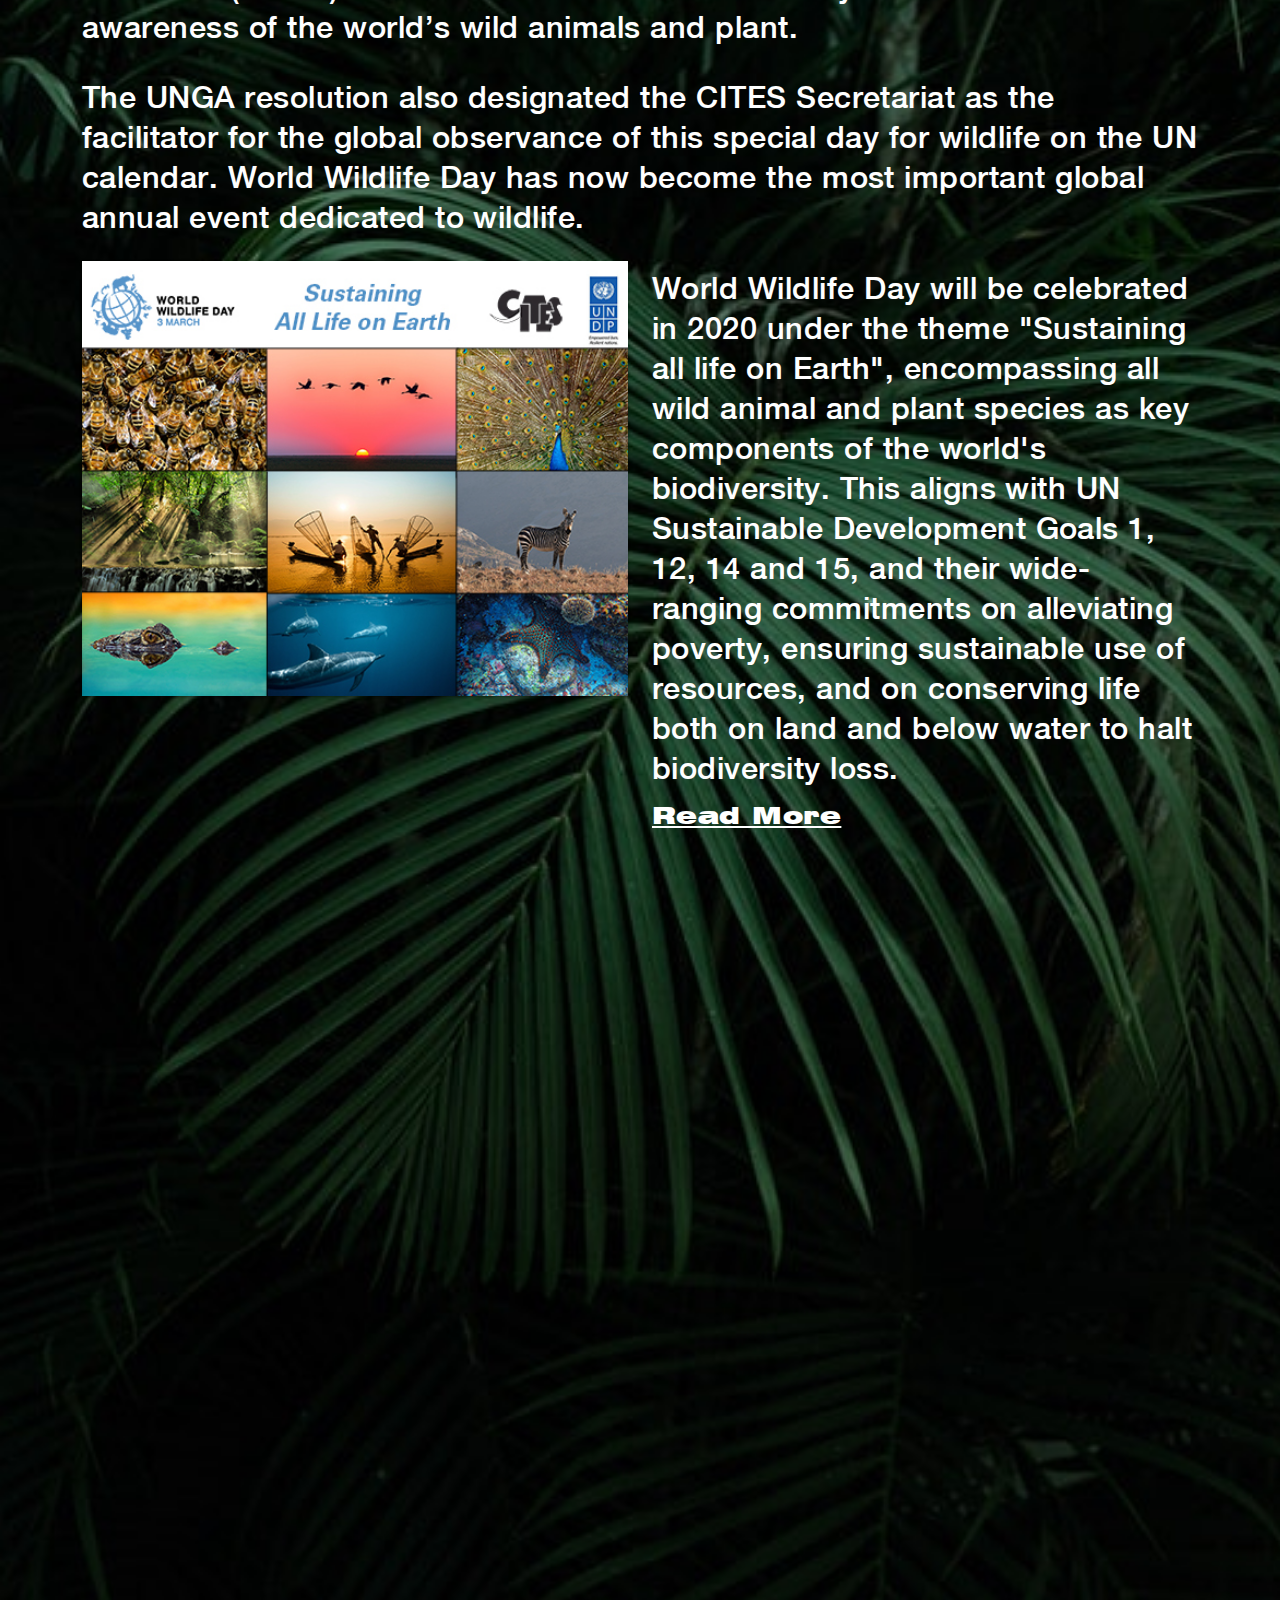
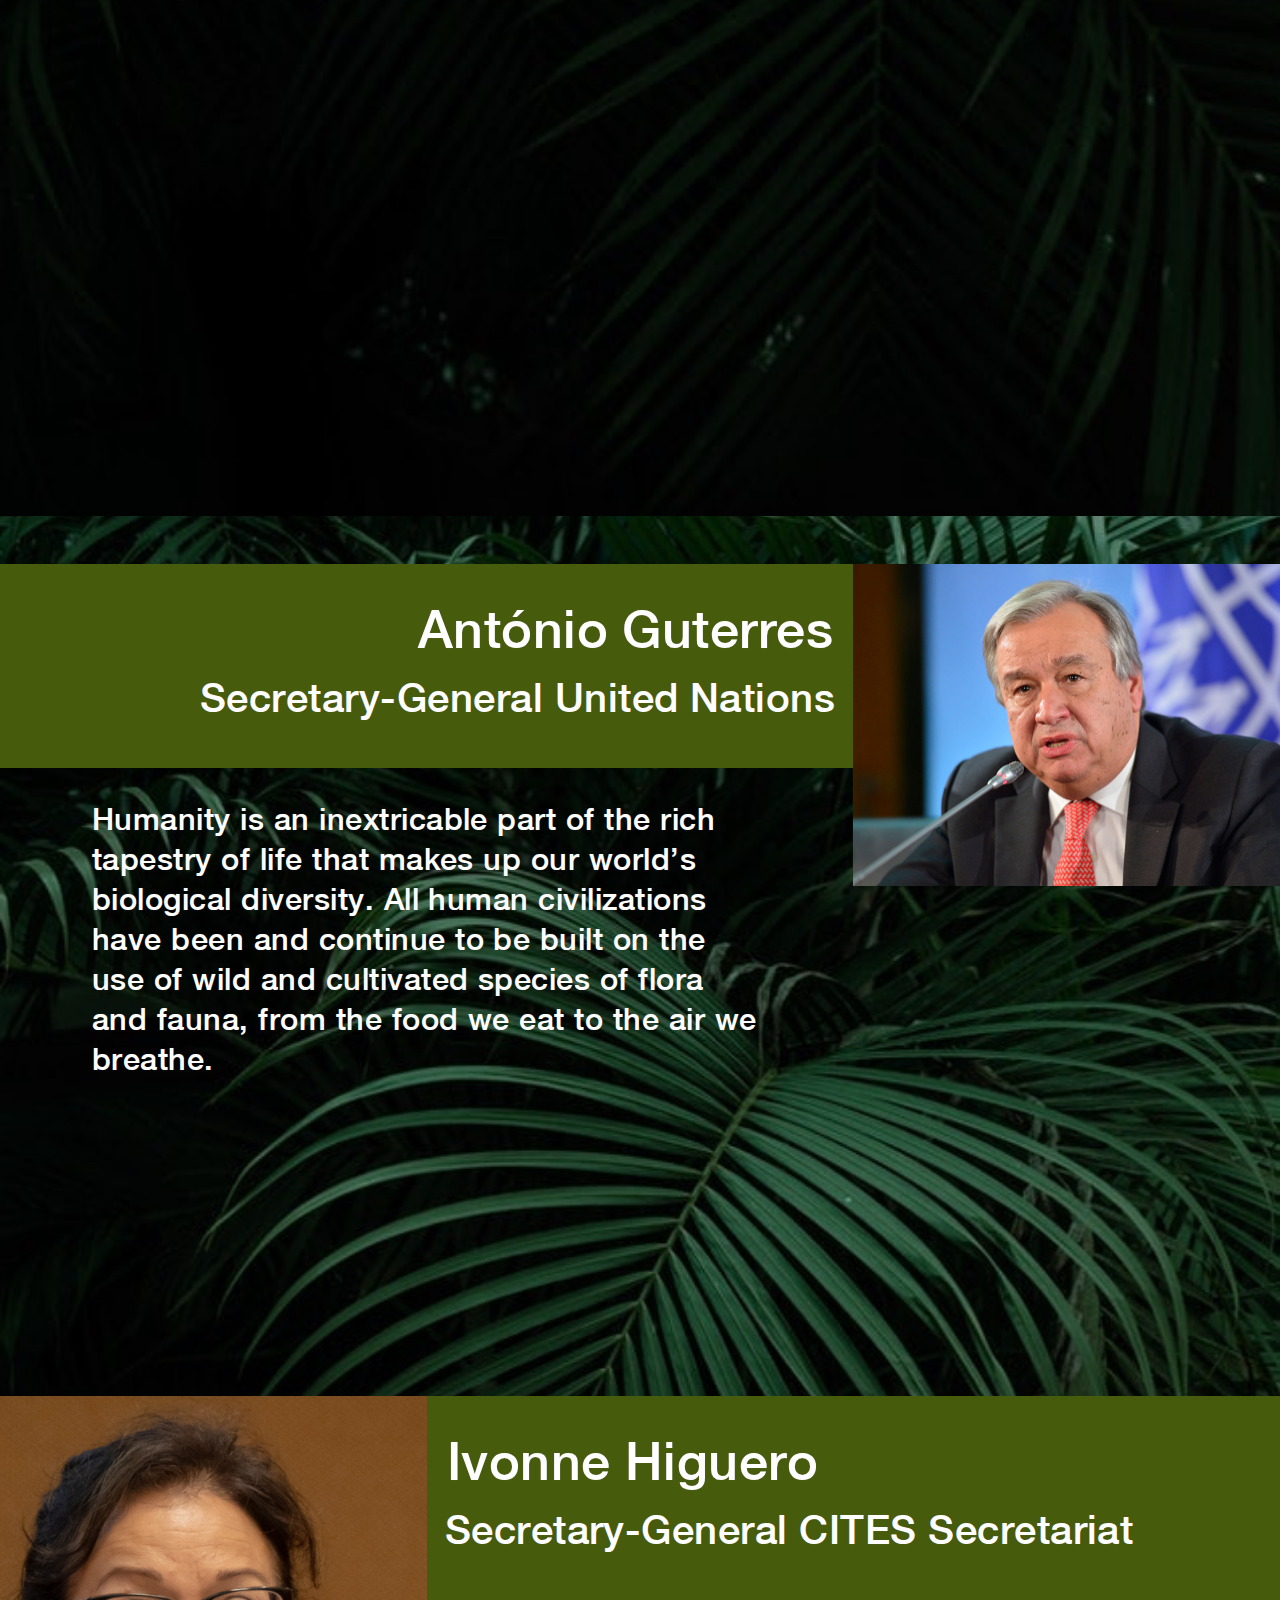
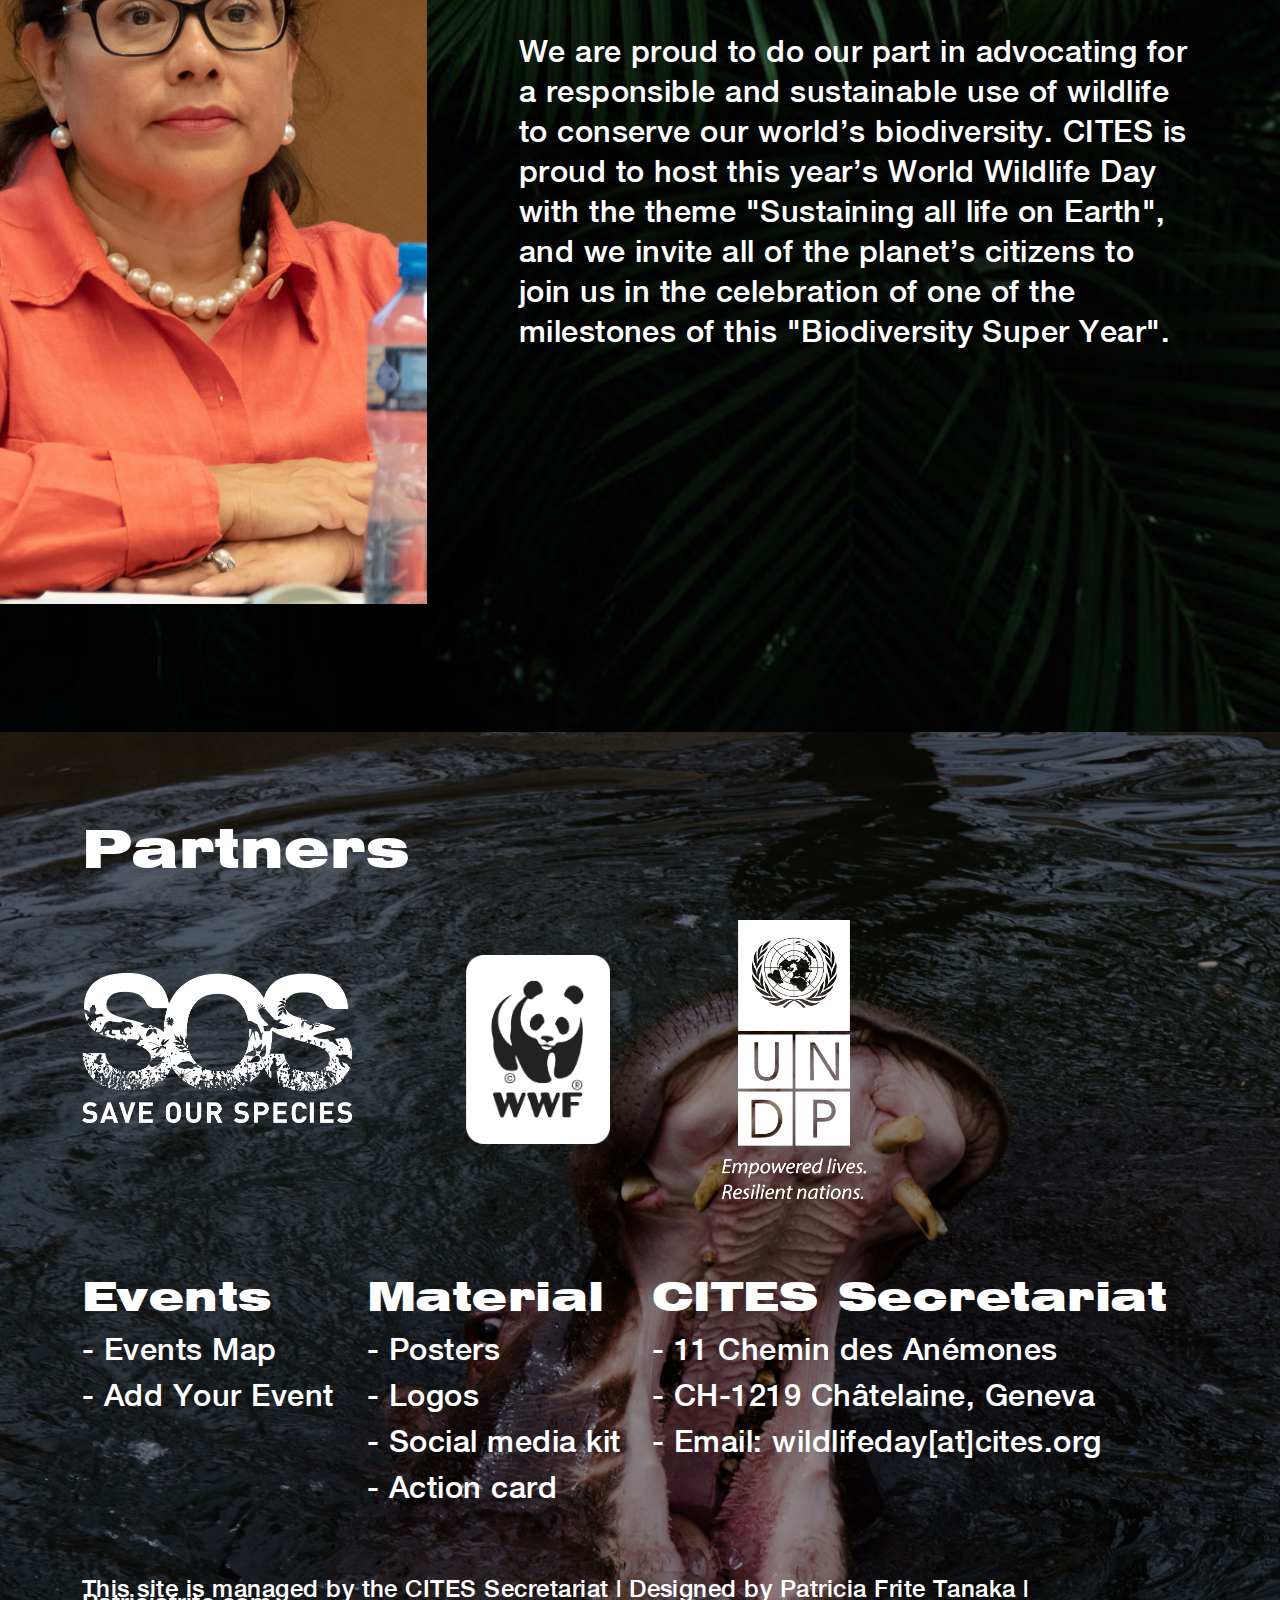
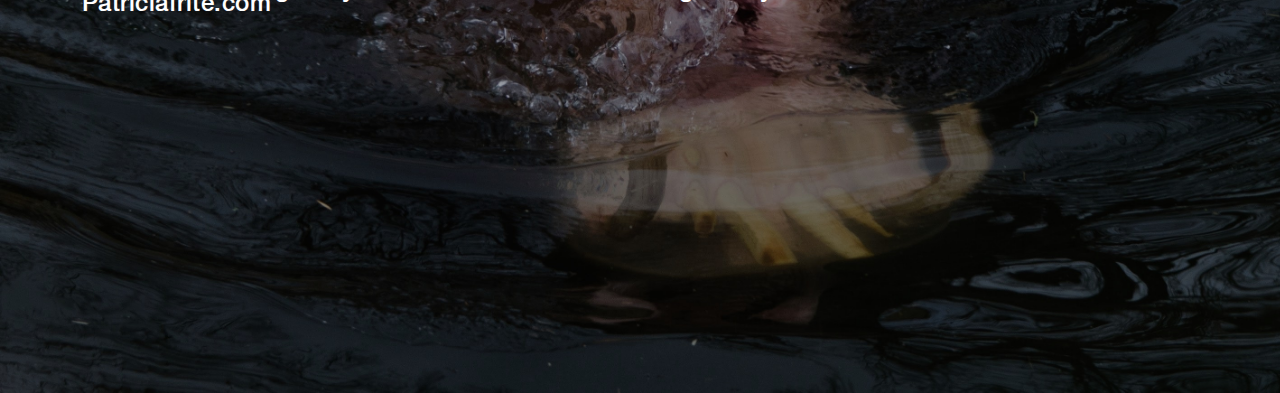
==== commit 4b3b273d: "Update Home.html" ====
--- a/lat5/Home.html
+++ b/lat5/Home.html
@@ -5,7 +5,6 @@
     <meta name="viewport" content="width=device-width, initial-scale=1.0" />
 
     <link rel="stylesheet" href="plugins/bootstrap/css/bootstrap.min.css" />
-<link rel="stylesheet" href="https://stackpath.bootstrapcdn.com/bootstrap/4.3.1/css/bootstrap.min.css" integrity="sha384-ggOyR0iXCbMQv3Xipma34MD+dH/1fQ784/j6cY/iJTQUOhcWr7x9JvoRxT2MZw1T" crossorigin="anonymous">
     <link rel="stylesheet" href="css/_global.css" />
     <!-- NAVBAR CSS -->
     <link rel="stylesheet" href="css/navbar.css" />
